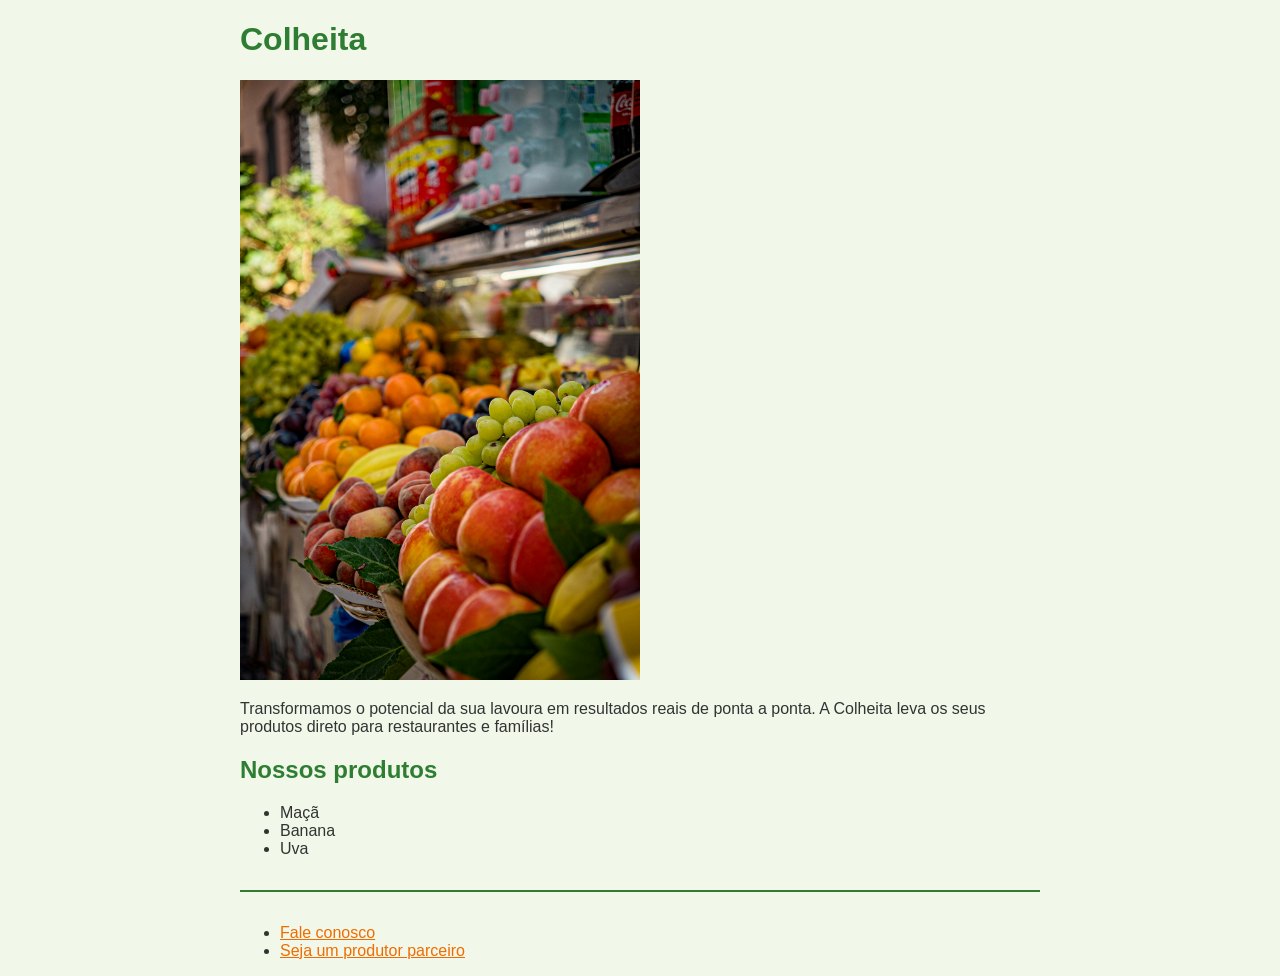
==== index.html @ a5b54586 "Organiza espaçamento, centraliza conteúdo e separa rodapé" ====
<!DOCTYPE html>
<html lang="pt-br">

<head>
    <meta charset="UTF-8">
    <meta name="viewport" content="width=device-width, initial-scale=1.0">
    <title>Colheita</title>
    <link rel="stylesheet" href="style.css"
</head>

<body>
    <header>
        <h1>Colheita</h1>
    </header>
    <main>
        <img src="hortifruti.jpg" alt="Banca de feira com maçãs, uvas e outras frutas frescas">
        <p>Transformamos o potencial da sua lavoura em resultados reais de ponta a ponta.
            A Colheita leva os seus produtos direto para restaurantes e famílias!</p>
        <section>
            <h2>Nossos produtos</h2>
            <ul>
                <li>Maçã</li>
                <li>Banana</li>
                <li>Uva</li>
            </ul>
        </section>
    </main>
    <footer>
        <ul>
            <li><a href="mailto:contato@colheita.com.br">Fale conosco</a></li>
            <li><a href="produtores.html">Seja um produtor parceiro</a></li>
        </ul>
    </footer>
</body>

</html>
---- style.css ----
body {
    background-color: #F1F8E9;
    color: #333333;
    font-family: Arial, sans-serif;
    max-width: 800px;
margin: 0 auto;
padding: 0 24px;
}

h1, h2 {
    color: #2E7D32;
}
a {
    color: #EF6C00;
}
img {
    width: 400px;
}
footer {
    margin-top: 32px;
    border-top: 2px solid #2E7D32;
    padding-top: 16px;
}
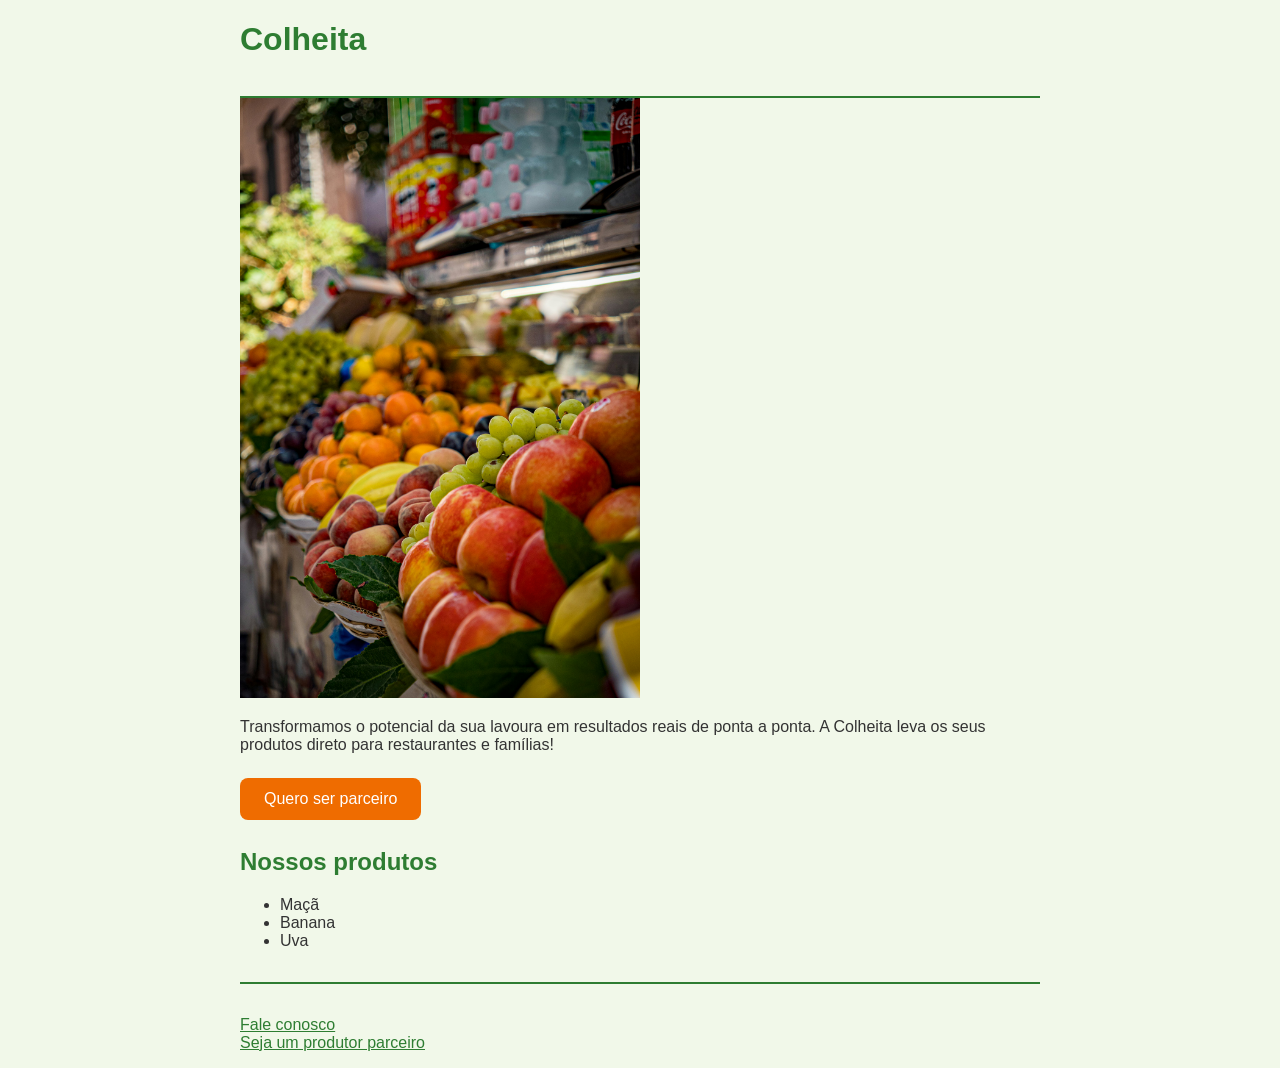
==== commit b46d5ae9: "Adiciona botão de chamada para produtores" ====
--- a/index.html
+++ b/index.html
@@ -16,6 +16,7 @@
         <img src="hortifruti.jpg" alt="Banca de feira com maçãs, uvas e outras frutas frescas">
         <p>Transformamos o potencial da sua lavoura em resultados reais de ponta a ponta.
             A Colheita leva os seus produtos direto para restaurantes e famílias!</p>
+            <a href="produtores.html" class="botao">Quero ser parceiro</a>
         <section>
             <h2>Nossos produtos</h2>
             <ul>
--- a/style.css
+++ b/style.css
@@ -3,21 +3,49 @@
     color: #333333;
     font-family: Arial, sans-serif;
     max-width: 800px;
-margin: 0 auto;
-padding: 0 24px;
+    margin: 0 auto;
+    padding: 0 24px;
 }
 
-h1, h2 {
+h1,
+h2 {
     color: #2E7D32;
 }
+
 a {
     color: #EF6C00;
 }
+
 img {
     width: 400px;
 }
+
 footer {
     margin-top: 32px;
     border-top: 2px solid #2E7D32;
     padding-top: 16px;
+}
+
+footer ul {
+    list-style: none;
+    padding: 0;
+}
+
+footer a {
+    color: #2E7D32;
+}
+
+header {
+    border-bottom: 2px solid #2E7D32;
+    padding-bottom: 16px;
+}
+
+.botao {
+    background-color: #EF6C00;
+    color: #FFFFFF;
+    text-decoration: none;
+    padding: 12px 24px;
+    border-radius: 8px;
+    display: inline-block;
+    margin: 8px 0;
 }
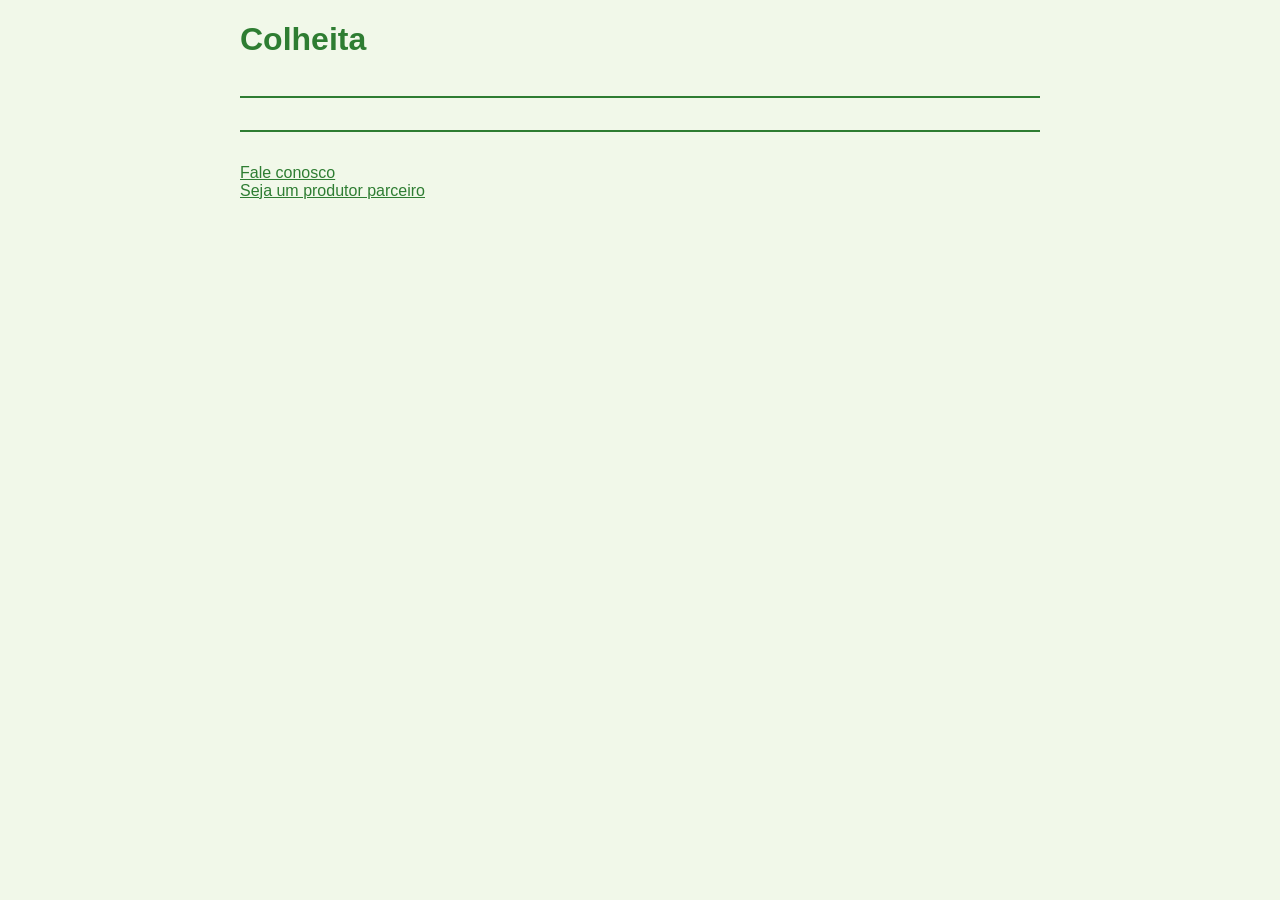
==== commit faf91bd5: "Remove conteúdo antigo e cria estrutura da nova página inicial" ====
--- a/index.html
+++ b/index.html
@@ -13,18 +13,19 @@
         <h1>Colheita</h1>
     </header>
     <main>
-        <img src="hortifruti.jpg" alt="Banca de feira com maçãs, uvas e outras frutas frescas">
-        <p>Transformamos o potencial da sua lavoura em resultados reais de ponta a ponta.
-            A Colheita leva os seus produtos direto para restaurantes e famílias!</p>
-            <a href="produtores.html" class="botao">Quero ser parceiro</a>
-        <section>
-            <h2>Nossos produtos</h2>
-            <ul>
-                <li>Maçã</li>
-                <li>Banana</li>
-                <li>Uva</li>
-            </ul>
-        </section>
+     <main>
+    <section>
+        <!-- apresentação: imagem e frase sobre a Colheita -->
+    </section>
+
+    <section>
+        <!-- para produtores -->
+    </section>
+
+    <section>
+        <!-- para restaurantes e famílias -->
+    </section>
+</main>
     </main>
     <footer>
         <ul>
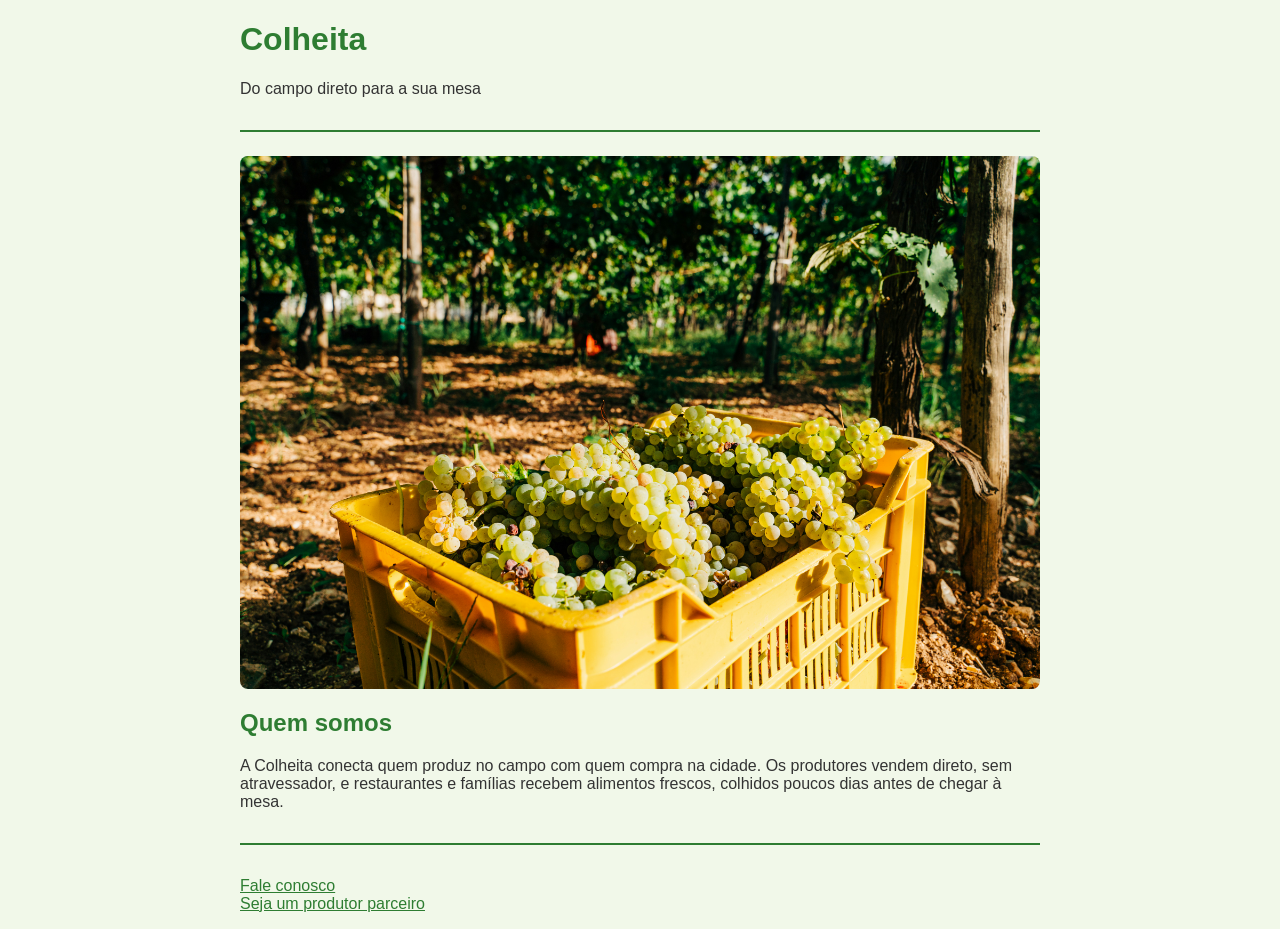
==== commit 1bc6f29c: "Adiciona seção de apresentação e ajusta imagens" ====
--- a/index.html
+++ b/index.html
@@ -5,27 +5,33 @@
     <meta charset="UTF-8">
     <meta name="viewport" content="width=device-width, initial-scale=1.0">
     <title>Colheita</title>
-    <link rel="stylesheet" href="style.css"
-</head>
+    <link rel="stylesheet" href="style.css" </head>
 
 <body>
     <header>
         <h1>Colheita</h1>
+        <p>Do campo direto para a sua mesa</p>
     </header>
     <main>
-     <main>
-    <section>
-        <!-- apresentação: imagem e frase sobre a Colheita -->
-    </section>
+        <main>
+            <section>
+                <!-- apresentação: imagem e frase sobre a Colheita -->
+                <img src="campo-cidade.jpg" alt="Caixa amarela com uvas verdes recém-colhidas em um parreiral">
+                <h2>Quem somos</h2>
+                <p>A Colheita conecta quem produz no campo com quem compra na cidade. Os produtores vendem direto, sem
+                    atravessador, e restaurantes e famílias recebem alimentos frescos, colhidos poucos dias antes de
+                    chegar à mesa.</p>
+            </section>
+            </section>
 
-    <section>
-        <!-- para produtores -->
-    </section>
+            <section>
+                <!-- para produtores -->
+            </section>
 
-    <section>
-        <!-- para restaurantes e famílias -->
-    </section>
-</main>
+            <section>
+                <!-- para restaurantes e famílias -->
+            </section>
+        </main>
     </main>
     <footer>
         <ul>
--- a/style.css
+++ b/style.css
@@ -17,7 +17,10 @@
 }
 
 img {
-    width: 400px;
+    width: 100%;
+    display: block;
+    margin-top: 24px;
+    border-radius: 8px;
 }
 
 footer {
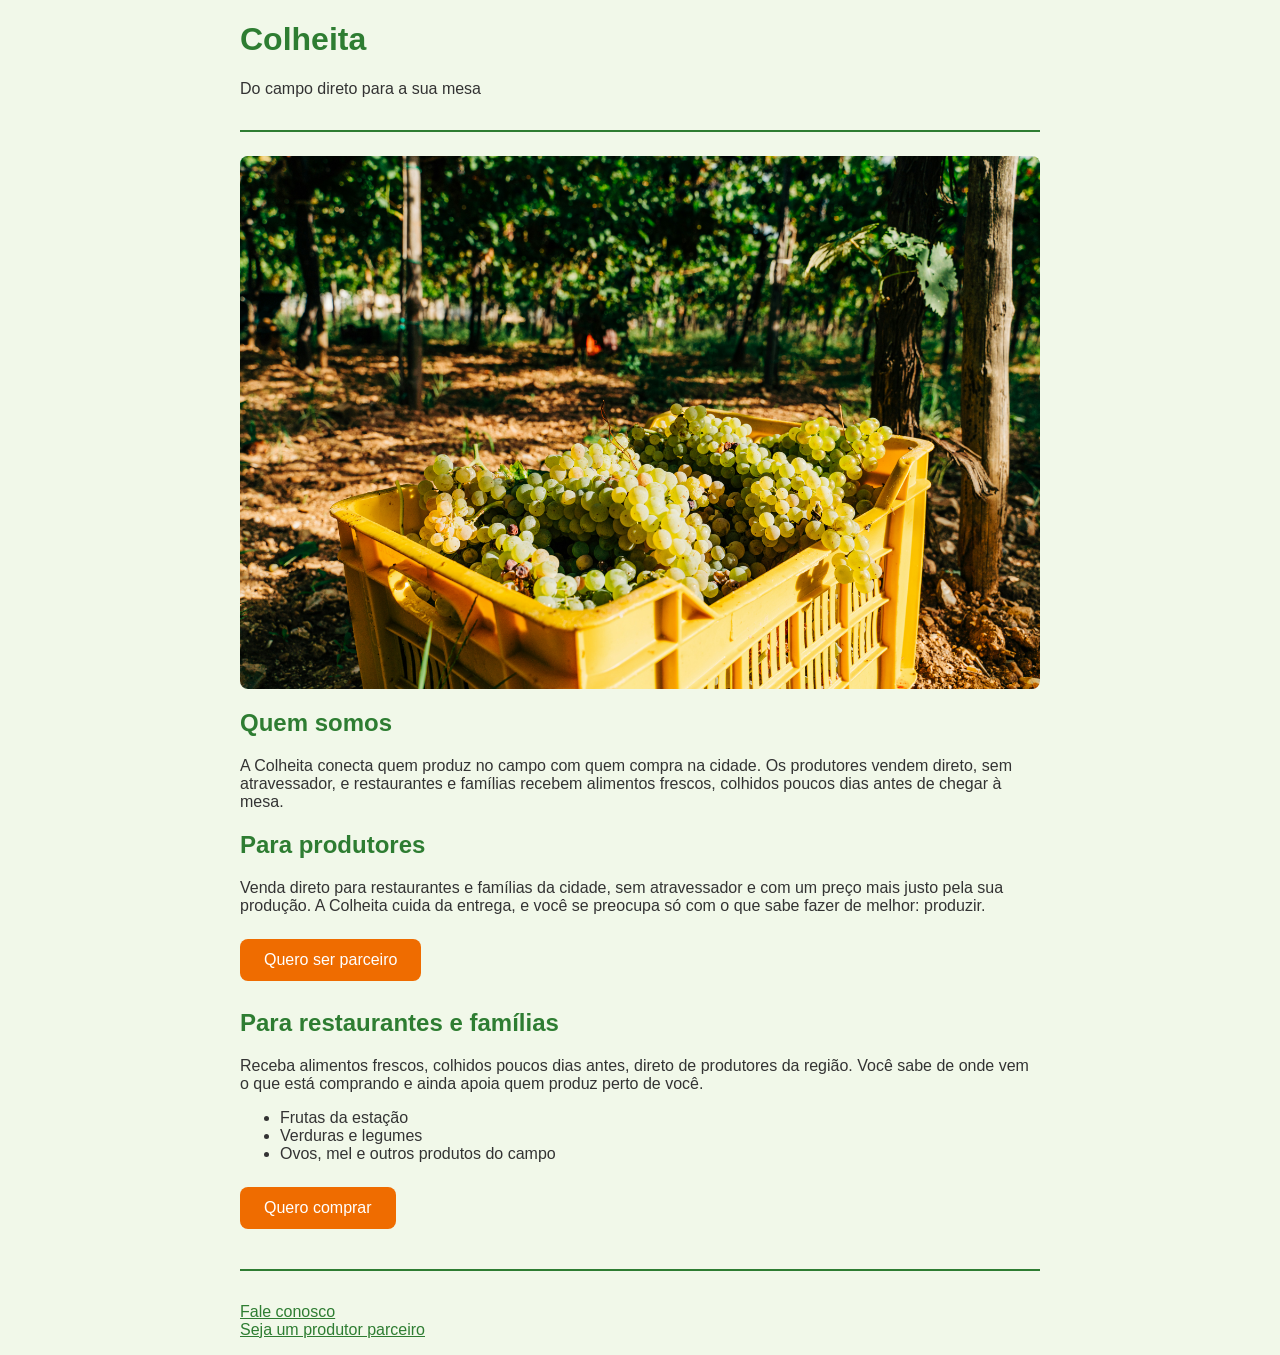
==== commit baf5da4d: "Reestrutura página inicial com seções para produtores e compradores" ====
--- a/index.html
+++ b/index.html
@@ -26,8 +26,21 @@
 
             <section>
                 <!-- para produtores -->
+                <h2>Para produtores</h2>
+                <p>Venda direto para restaurantes e famílias da cidade, sem atravessador e com um preço mais justo pela
+                    sua produção. A Colheita cuida da entrega, e você se preocupa só com o que sabe fazer de melhor:
+                    produzir.</p>
+                <a href="produtores.html" class="botao">Quero ser parceiro</a>
             </section>
-
+            <h2>Para restaurantes e famílias</h2>
+            <p>Receba alimentos frescos, colhidos poucos dias antes, direto de produtores da região. Você sabe de onde
+                vem o que está comprando e ainda apoia quem produz perto de você.</p>
+            <ul>
+                <li>Frutas da estação</li>
+                <li>Verduras e legumes</li>
+                <li>Ovos, mel e outros produtos do campo</li>
+            </ul>
+            <a href="mailto:contato@colheita.com.br" class="botao">Quero comprar</a>
             <section>
                 <!-- para restaurantes e famílias -->
             </section>
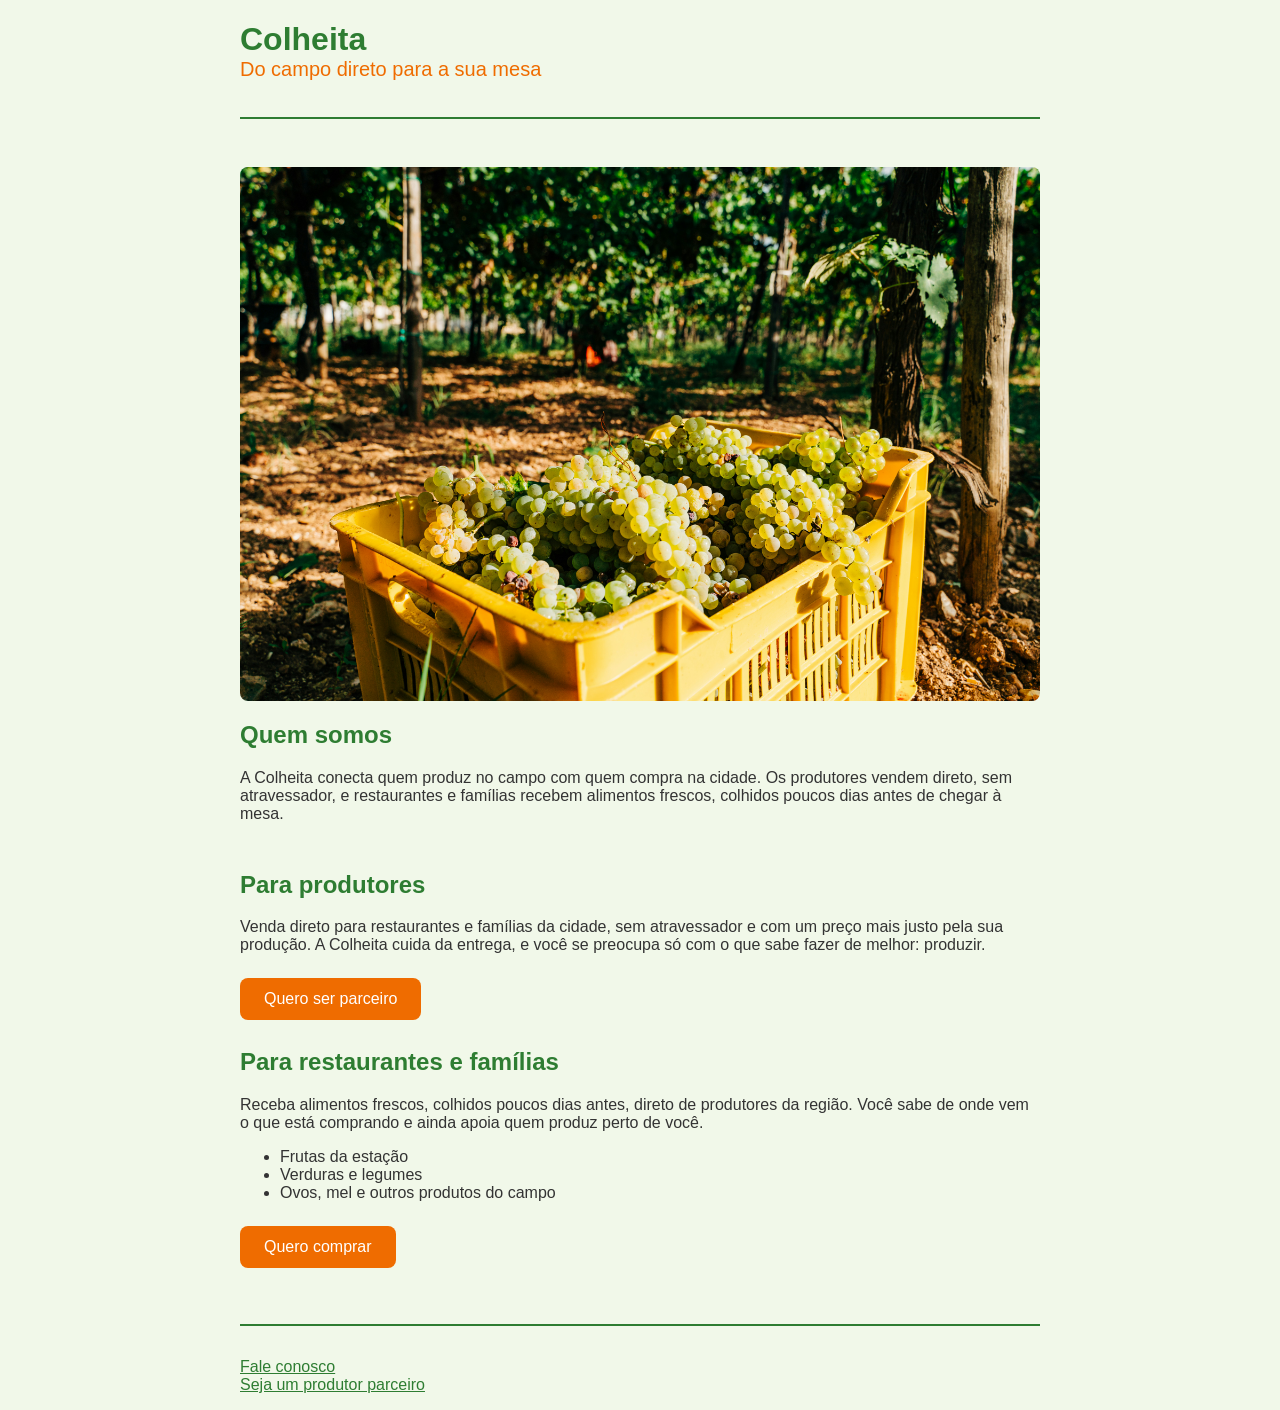
==== commit 88ea909b: "Separa seções e destaca slogan" ====
--- a/index.html
+++ b/index.html
@@ -10,7 +10,7 @@
 <body>
     <header>
         <h1>Colheita</h1>
-        <p>Do campo direto para a sua mesa</p>
+        <p class="slogan">Do campo direto para a sua mesa</p>
     </header>
     <main>
         <main>
--- a/style.css
+++ b/style.css
@@ -19,7 +19,6 @@
 img {
     width: 100%;
     display: block;
-    margin-top: 24px;
     border-radius: 8px;
 }
 
@@ -51,4 +50,18 @@
     border-radius: 8px;
     display: inline-block;
     margin: 8px 0;
+}
+
+section {
+    margin-top: 48px;
+}
+
+.slogan {
+    font-size: 20px;
+    color: #EF6C00;
+    margin-top: 0;
+}
+
+header h1 {
+    margin-bottom: 0;
 }
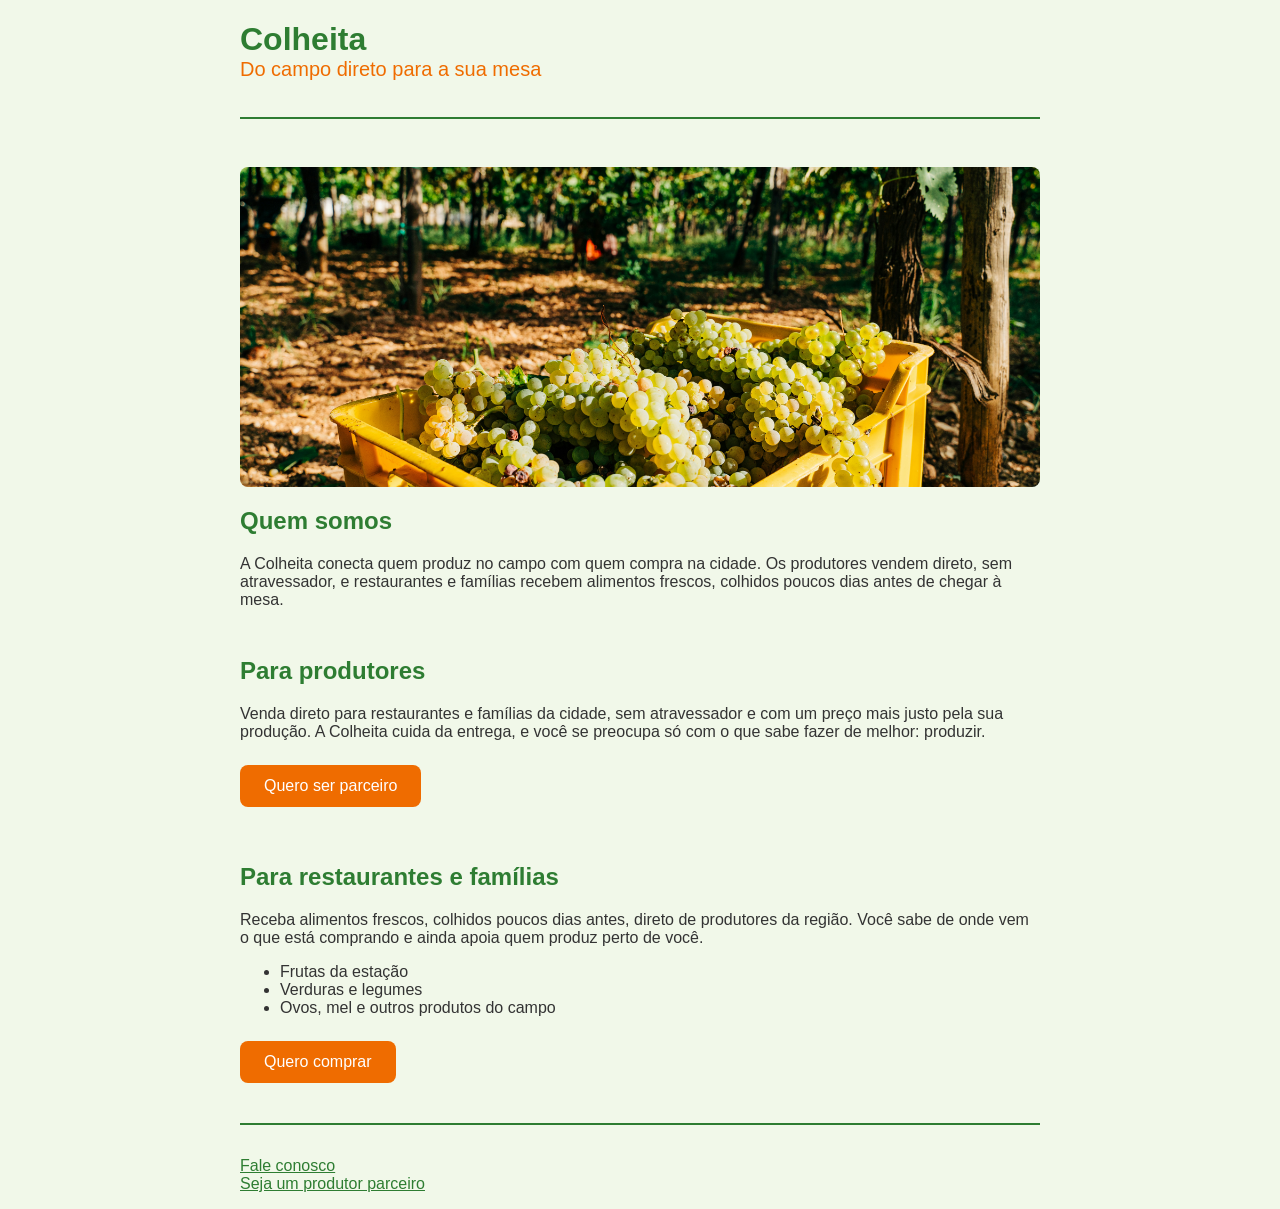
==== commit d4e9f938: "Corrige estrutura do HTML e conecta o CSS novamente" ====
--- a/index.html
+++ b/index.html
@@ -5,7 +5,8 @@
     <meta charset="UTF-8">
     <meta name="viewport" content="width=device-width, initial-scale=1.0">
     <title>Colheita</title>
-    <link rel="stylesheet" href="style.css" </head>
+    <link rel="stylesheet" href="style.css">
+</head>
 
 <body>
     <header>
@@ -13,25 +14,26 @@
         <p class="slogan">Do campo direto para a sua mesa</p>
     </header>
     <main>
-        <main>
-            <section>
-                <!-- apresentação: imagem e frase sobre a Colheita -->
-                <img src="campo-cidade.jpg" alt="Caixa amarela com uvas verdes recém-colhidas em um parreiral">
-                <h2>Quem somos</h2>
-                <p>A Colheita conecta quem produz no campo com quem compra na cidade. Os produtores vendem direto, sem
-                    atravessador, e restaurantes e famílias recebem alimentos frescos, colhidos poucos dias antes de
-                    chegar à mesa.</p>
-            </section>
-            </section>
+        <section>
+            <!-- apresentação: imagem e frase sobre a Colheita -->
+            <img src="campo-cidade.jpg" alt="Caixa amarela com uvas verdes recém-colhidas em um parreiral">
+            <h2>Quem somos</h2>
+            <p>A Colheita conecta quem produz no campo com quem compra na cidade. Os produtores vendem direto, sem
+                atravessador, e restaurantes e famílias recebem alimentos frescos, colhidos poucos dias antes de
+                chegar à mesa.</p>
+        </section>
 
-            <section>
-                <!-- para produtores -->
-                <h2>Para produtores</h2>
-                <p>Venda direto para restaurantes e famílias da cidade, sem atravessador e com um preço mais justo pela
-                    sua produção. A Colheita cuida da entrega, e você se preocupa só com o que sabe fazer de melhor:
-                    produzir.</p>
-                <a href="produtores.html" class="botao">Quero ser parceiro</a>
-            </section>
+        <section>
+            <!-- para produtores -->
+            <h2>Para produtores</h2>
+            <p>Venda direto para restaurantes e famílias da cidade, sem atravessador e com um preço mais justo pela
+                sua produção. A Colheita cuida da entrega, e você se preocupa só com o que sabe fazer de melhor:
+                produzir.</p>
+            <a href="produtores.html" class="botao">Quero ser parceiro</a>
+        </section>
+
+        <section>
+            <!-- para restaurantes e famílias -->
             <h2>Para restaurantes e famílias</h2>
             <p>Receba alimentos frescos, colhidos poucos dias antes, direto de produtores da região. Você sabe de onde
                 vem o que está comprando e ainda apoia quem produz perto de você.</p>
@@ -41,10 +43,7 @@
                 <li>Ovos, mel e outros produtos do campo</li>
             </ul>
             <a href="mailto:contato@colheita.com.br" class="botao">Quero comprar</a>
-            <section>
-                <!-- para restaurantes e famílias -->
-            </section>
-        </main>
+        </section>
     </main>
     <footer>
         <ul>
--- a/style.css
+++ b/style.css
@@ -20,6 +20,8 @@
     width: 100%;
     display: block;
     border-radius: 8px;
+    height: 320px;
+    object-fit: cover;
 }
 
 footer {
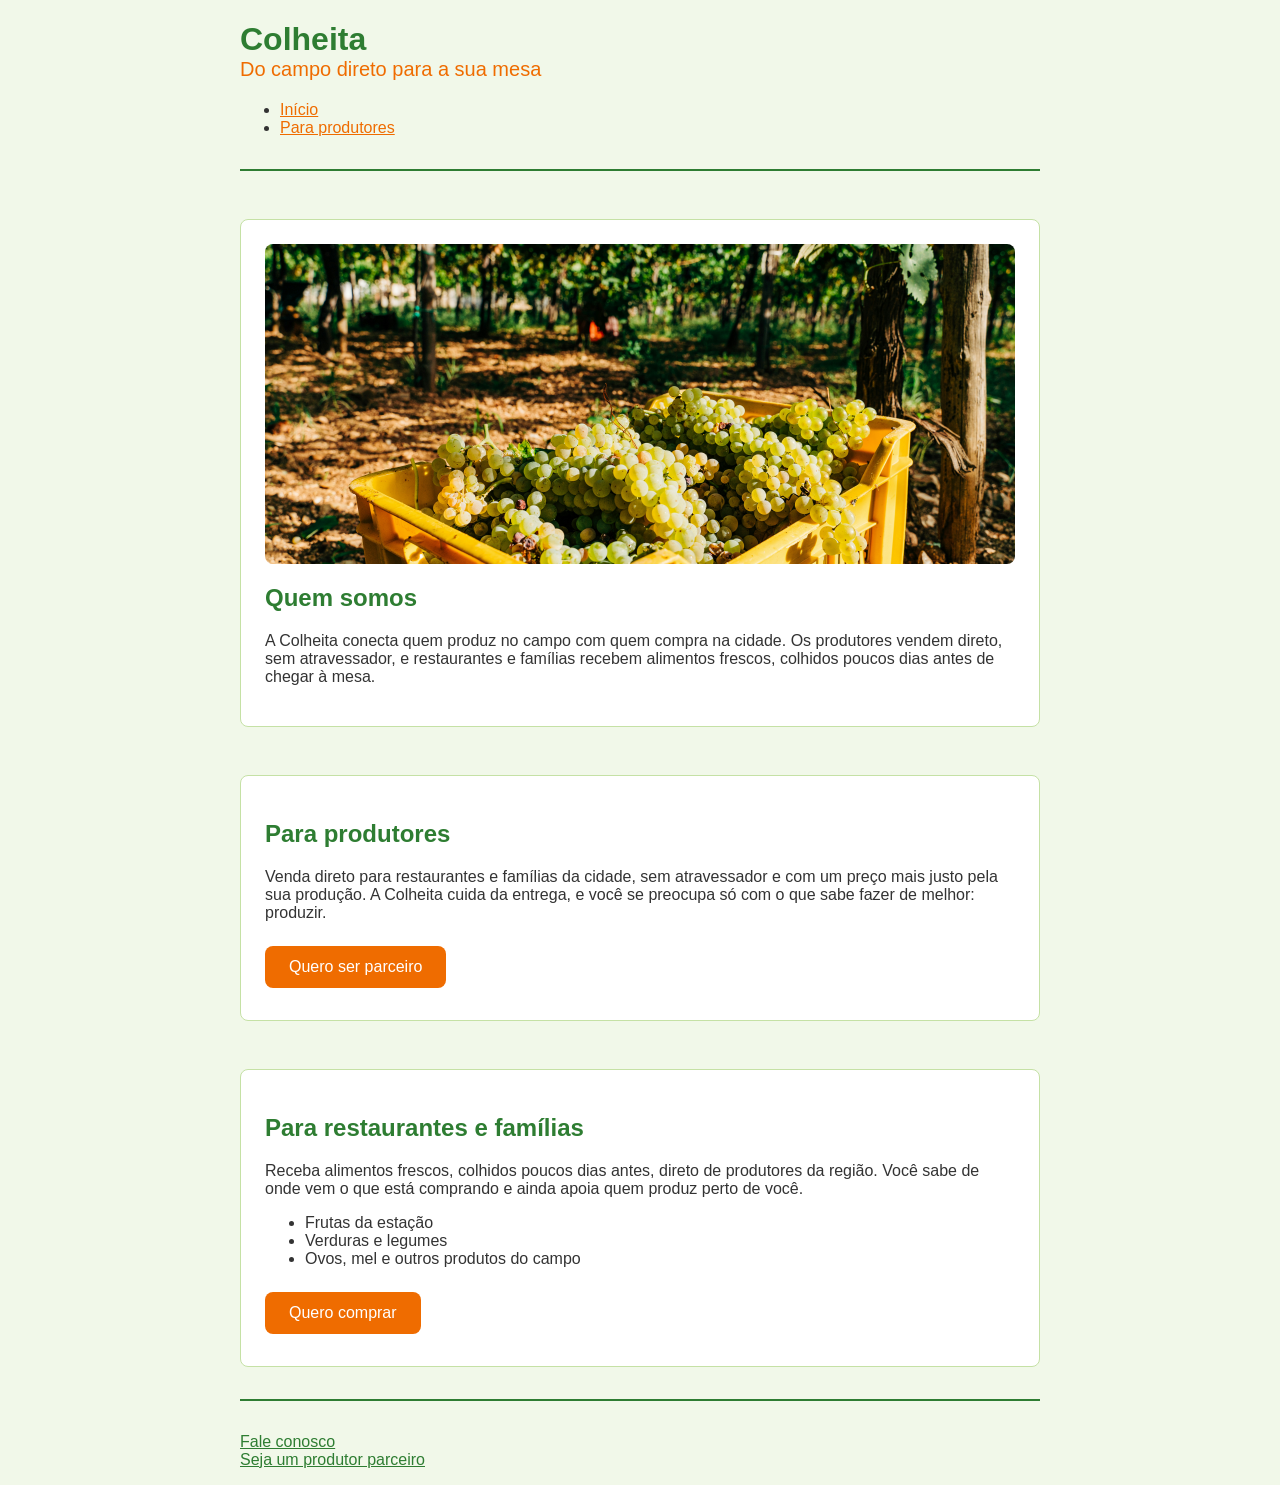
==== commit 7f1501b9: "Adicona menu de navegação nas páginas" ====
--- a/index.html
+++ b/index.html
@@ -12,6 +12,12 @@
     <header>
         <h1>Colheita</h1>
         <p class="slogan">Do campo direto para a sua mesa</p>
+        <nav>
+            <ul>
+                <li><a href="index.html">Início</a></li>
+                <li><a href="produtores.html">Para produtores</a></li>
+            </ul>
+        </nav>
     </header>
     <main>
         <section>
--- a/style.css
+++ b/style.css
@@ -52,10 +52,15 @@
     border-radius: 8px;
     display: inline-block;
     margin: 8px 0;
+    transition: background-color 0.3s;
 }
 
 section {
     margin-top: 48px;
+    background-color: #ffffff;
+    padding: 24px;
+    border: 1px solid #C5E1A5;
+    border-radius: 8px;
 }
 
 .slogan {
@@ -66,4 +71,12 @@
 
 header h1 {
     margin-bottom: 0;
+}
+
+.capa {
+    margin-top: 48px;
+}
+
+.botao:hover {
+    background-color: #E65100;
 }
